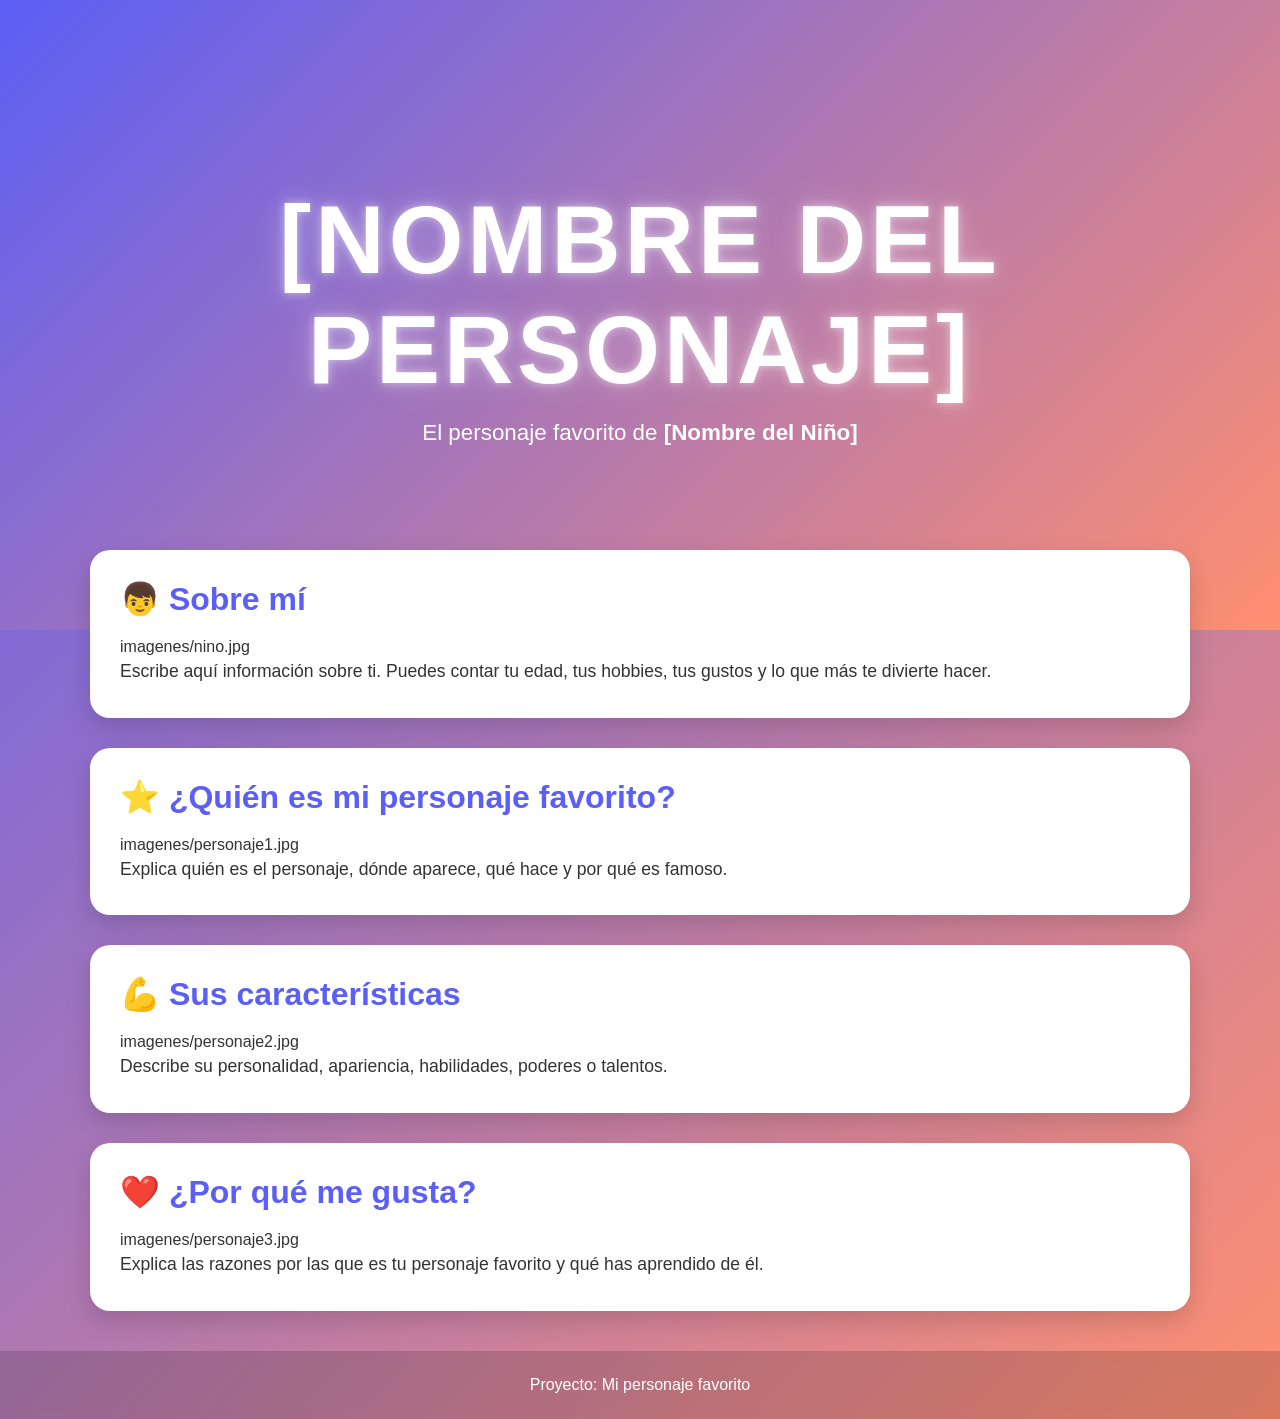
==== docs/personajeFavorito/index.html @ 89826a2a "Automated update" ====
<!DOCTYPE html>
<html lang="es">

<head>
    <meta charset="UTF-8">
    <meta name="viewport" content="width=device-width, initial-scale=1.0">
    <title>[Nombre del Personaje]</title>
    <link rel="stylesheet" href="style.css">
</head>

<body>

    <header class="hero">
        <div class="hero-content">
            <h1>[NOMBRE DEL PERSONAJE]</h1>
            <p>El personaje favorito de <strong>[Nombre del Niño]</strong></p>
        </div>
    </header>

    <main>

        <section class="card">
            <h2>👦 Sobre mí</h2>
            imagenes/nino.jpg

            <p>
                Escribe aquí información sobre ti.
                Puedes contar tu edad, tus hobbies,
                tus gustos y lo que más te divierte hacer.
            </p>
        </section>

        <section class="card">
            <h2>⭐ ¿Quién es mi personaje favorito?</h2>
            imagenes/personaje1.jpg

            <p>
                Explica quién es el personaje, dónde aparece,
                qué hace y por qué es famoso.
            </p>
        </section>

        <section class="card">
            <h2>💪 Sus características</h2>
            imagenes/personaje2.jpg

            <p>
                Describe su personalidad, apariencia,
                habilidades, poderes o talentos.
            </p>
        </section>

        <section class="card">
            <h2>❤️ ¿Por qué me gusta?</h2>
            imagenes/personaje3.jpg

            <p>
                Explica las razones por las que es tu personaje favorito
                y qué has aprendido de él.
            </p>
        </section>

    </main>

    <footer>
        <p>Proyecto: Mi personaje favorito</p>
    </footer>

</body>

</html>
---- docs/personajeFavorito/style.css ----
/*======================================
  PALETA DE COLORES
======================================*/
:root {
    --color-primario: #5b5ff5;
    --color-secundario: #ff8f70;
}

/*======================================
  CONFIGURACIÓN GENERAL
======================================*/
* {
    margin: 0;
    padding: 0;
    box-sizing: border-box;
}

body {
    font-family: "Segoe UI", Arial, sans-serif;

    background: linear-gradient(
        135deg,
        var(--color-primario),
        var(--color-secundario)
    );

    min-height: 100vh;
    color: #333;
}

/*======================================
  HERO
======================================*/
.hero {
    height: 70vh;

    display: flex;
    justify-content: center;
    align-items: center;

    text-align: center;

    background: linear-gradient(
        135deg,
        var(--color-primario),
        var(--color-secundario)
    );

    color: white;
}

.hero-content {
    animation: aparecer 1.5s ease;
}

.hero h1 {
    font-size: clamp(3rem, 8vw, 6rem);
    letter-spacing: 4px;
    text-transform: uppercase;

    text-shadow:
        0 0 10px rgba(255,255,255,.5),
        0 0 30px rgba(255,255,255,.3);

    animation: flotar 3s ease-in-out infinite;
}

.hero p {
    font-size: 1.4rem;
    margin-top: 15px;
}

/*======================================
  CONTENEDOR
======================================*/
main {
    width: 90%;
    max-width: 1100px;

    margin: -80px auto 40px;
}

/*======================================
  TARJETAS
======================================*/
.card {
    background: white;

    margin-bottom: 30px;
    padding: 30px;

    border-radius: 20px;

    box-shadow: 0 10px 25px rgba(0,0,0,.15);

    transition: .3s;
}

.card:hover {
    transform: translateY(-8px);
}

.card h2 {
    color: var(--color-primario);
    margin-bottom: 20px;
    font-size: 2rem;
}

.card img {
    width: 100%;
    max-width: 450px;

    display: block;
    margin: 20px auto;

    border-radius: 15px;

    transition: .4s;
}

.card img:hover {
    transform: scale(1.05);
}

.card p {
    font-size: 1.1rem;
    line-height: 1.8;
}

/*======================================
  FOOTER
======================================*/
footer {
    text-align: center;

    padding: 25px;

    color: white;

    background: rgba(0,0,0,.15);

    backdrop-filter: blur(5px);
}

/*======================================
  ANIMACIONES
======================================*/
@keyframes aparecer {
    from {
        opacity: 0;
        transform: translateY(40px);
    }

    to {
        opacity: 1;
        transform: translateY(0);
    }
}

@keyframes flotar {
    0% {
        transform: translateY(0);
    }

    50% {
        transform: translateY(-10px);
    }

    100% {
        transform: translateY(0);
    }
}

/*======================================
  RESPONSIVE
======================================*/
@media (max-width: 768px) {

    .hero {
        height: 55vh;
    }

    .hero p {
        font-size: 1rem;
    }

    .card {
        padding: 20px;
    }

    .card h2 {
        font-size: 1.5rem;
    }
}
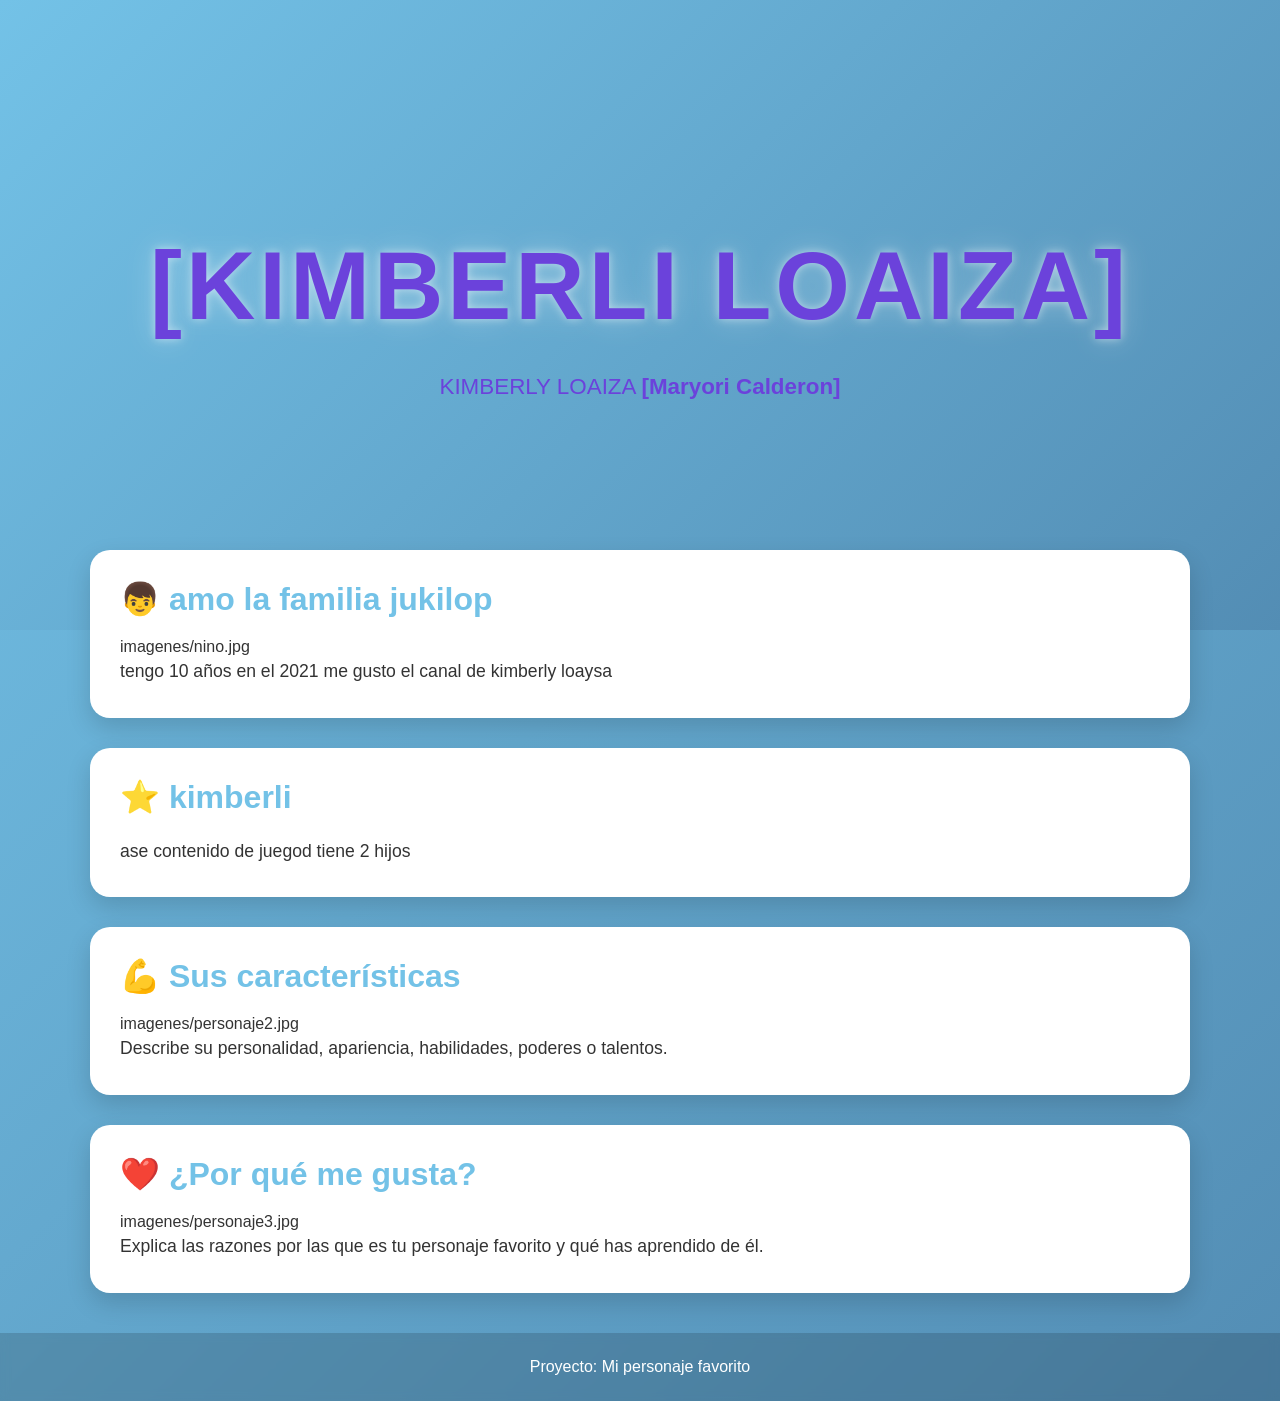
==== commit bf016541: "mensaje" ====
--- a/docs/personajeFavorito/index.html
+++ b/docs/personajeFavorito/index.html
@@ -12,31 +12,30 @@
 
     <header class="hero">
         <div class="hero-content">
-            <h1>[NOMBRE DEL PERSONAJE]</h1>
-            <p>El personaje favorito de <strong>[Nombre del Niño]</strong></p>
+            <h1>[KIMBERLI LOAIZA]</h1>
+            <img style="width: 200px;" src="https://imgs.search.brave.com/Q1U_7hSG3SJYyzc9AXHJWfhb6pSWQlWCs9XtnYEcKVk/rs:fit:860:0:0:0/g:ce/aHR0cHM6Ly9pLnBp/bmltZy5jb20vb3Jp/Z2luYWxzLzI2L2Nm/LzIxLzI2Y2YyMTQx/MGQwYmI4Y2JhZjll/NmRlZDkxYjQ3MmY3/LmpwZw" alt="">
+            <p>KIMBERLY LOAIZA <strong>[Maryori Calderon]</strong></p>
         </div>
     </header>
 
     <main>
 
         <section class="card">
-            <h2>👦 Sobre mí</h2>
+            <h2>👦 amo la familia jukilop </h2>
             imagenes/nino.jpg
 
             <p>
-                Escribe aquí información sobre ti.
-                Puedes contar tu edad, tus hobbies,
-                tus gustos y lo que más te divierte hacer.
+                tengo 10 años en el 2021 me gusto el canal de 
+                kimberly loaysa 
             </p>
         </section>
 
         <section class="card">
-            <h2>⭐ ¿Quién es mi personaje favorito?</h2>
-            imagenes/personaje1.jpg
+            <h2>⭐ kimberli</h2>
+            
 
             <p>
-                Explica quién es el personaje, dónde aparece,
-                qué hace y por qué es famoso.
+                ase contenido de juegod tiene 2 hijos 
             </p>
         </section>
 
--- a/docs/personajeFavorito/style.css
+++ b/docs/personajeFavorito/style.css
@@ -2,8 +2,8 @@
   PALETA DE COLORES
 ======================================*/
 :root {
-    --color-primario: #5b5ff5;
-    --color-secundario: #ff8f70;
+    --color-primario: #73c2e7;
+    --color-secundario: #538db4;
 }
 
 /*======================================
@@ -46,7 +46,7 @@
         var(--color-secundario)
     );
 
-    color: white;
+    color: rgb(107, 66, 219);
 }
 
 .hero-content {
